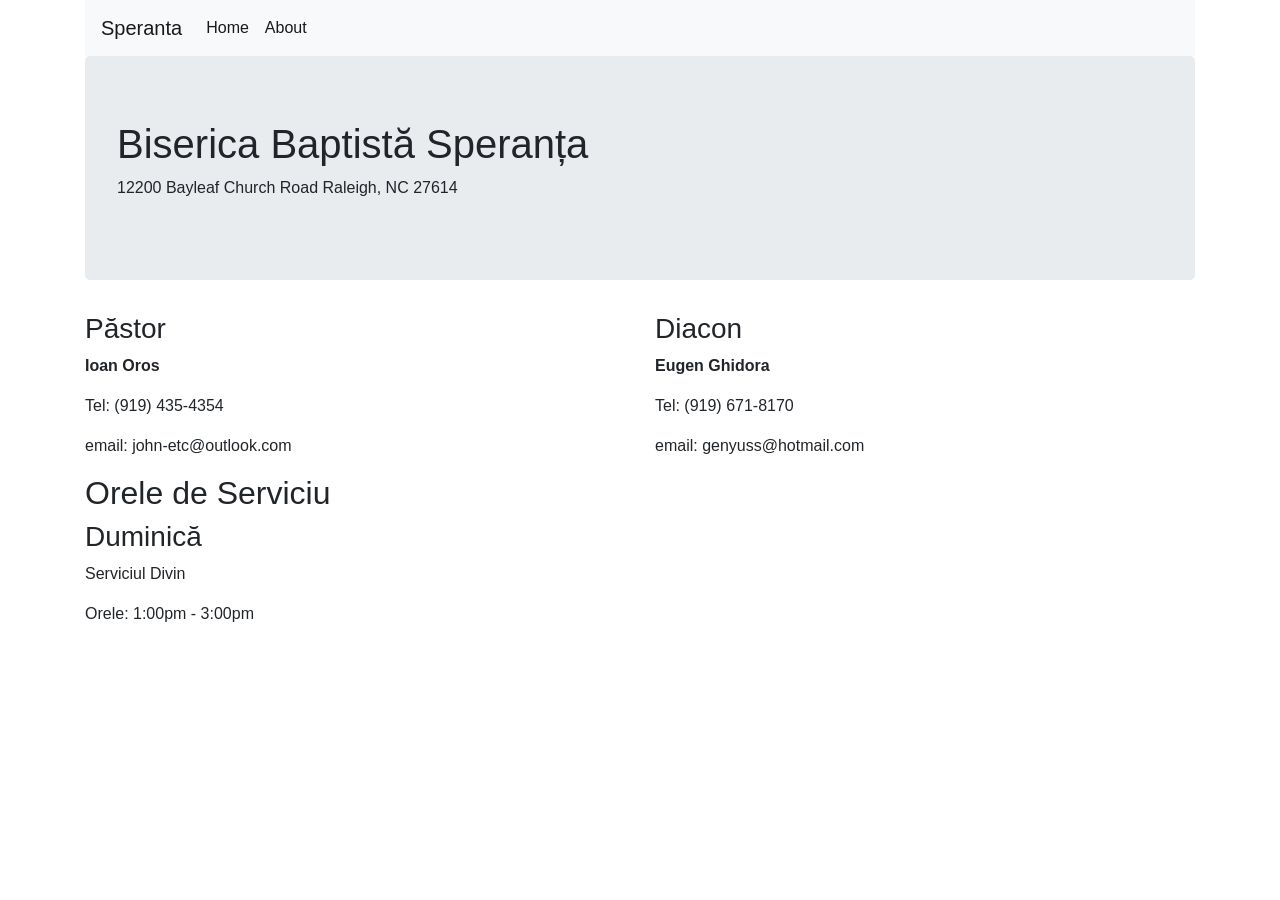
==== contact/index.html @ 7e1f39e0 "Static site: index + contact pages converted from PHP" ====
<!DOCTYPE html>
<html lang="ro">
<head>
    <title>Biserica Speranta-Contacte</title>
    <meta charset="utf-8" />
    <meta name="viewport" content="width=device-width, initial-scale=1" />
    <script src="https://ajax.googleapis.com/ajax/libs/jquery/1.11.3/jquery.min.js"></script>
    <script src="https://cdn.jsdelivr.net/npm/bootstrap@4.3.1/dist/js/bootstrap.bundle.min.js"></script>
    <link rel="stylesheet" href="https://cdn.jsdelivr.net/npm/bootstrap@4.3.1/dist/css/bootstrap.min.css" integrity="sha384-ggOyR0iXCbMQv3Xipma34MD+dH/1fQ784/j6cY/iJTQUOhcWr7x9JvoRxT2MZw1T" crossorigin="anonymous">
</head>

<body>
    <div class="container">
        <nav class="navbar navbar-expand-lg navbar-light bg-light">
          <a class="navbar-brand" href="/">Speranta</a>
          <button class="navbar-toggler" type="button" data-toggle="collapse" data-target="#navbarSupportedContent" aria-controls="navbarSupportedContent" aria-expanded="false" aria-label="Toggle navigation">
            <span class="navbar-toggler-icon"></span>
          </button>

          <div class="collapse navbar-collapse" id="navbarSupportedContent">
            <ul class="navbar-nav mr-auto">
              <li class="nav-item active">
                <a class="nav-link" href="/">Home </a>
              </li>
              <li class="nav-item active">
                <a class="nav-link" href="/contact/">About <span class="sr-only">(current)</span></a>
              </li>

            </ul>
          </div>
        </nav>
        <div class="jumbotron">
            <h1>Biserica Baptistă Speranța</h1>
            <blockquote>
                <p>12200 Bayleaf Church Road Raleigh, NC 27614</p>
            </blockquote>

        </div>
        <div class="row">
             <div class="col-sm-6">
                <div class="well well-sm">
                    <div class="page-header">
                        <h3>Păstor</h3>
                    </div>
                    <p><b>Ioan Oros</b></p>
                    <p>Tel: (919) 435-4354</p>
                    <p>email: john-etc@outlook.com</p>
                </div>
            </div>
            <div class="col-sm-6">
                <div class="well well-sm">
                    <div class="page-header">
                        <h3>Diacon</h3>
                    </div>
                    <p><b>Eugen Ghidora</b></p>
                    <p>Tel: (919) 671-8170</p>
                    <p>email: genyuss@hotmail.com</p>
                </div>
            </div>
        </div>

        <div class="row">
            <div class="col-sm-12">
                <div class="well well-sm">
                    <h2>Orele de Serviciu</h2>
                </div>
            </div>
        </div>

        <div class="row">
            <div class="col-sm-3">
                <div class="well well-sm">
                    <div class="page-header">
                        <h3>Duminică</h3>
                    </div>
                    <p>Serviciul Divin</p>
                    <p>Orele: 1:00pm - 3:00pm</p>
                </div>
            </div>
        </div>
    </div>
</body>
</html>
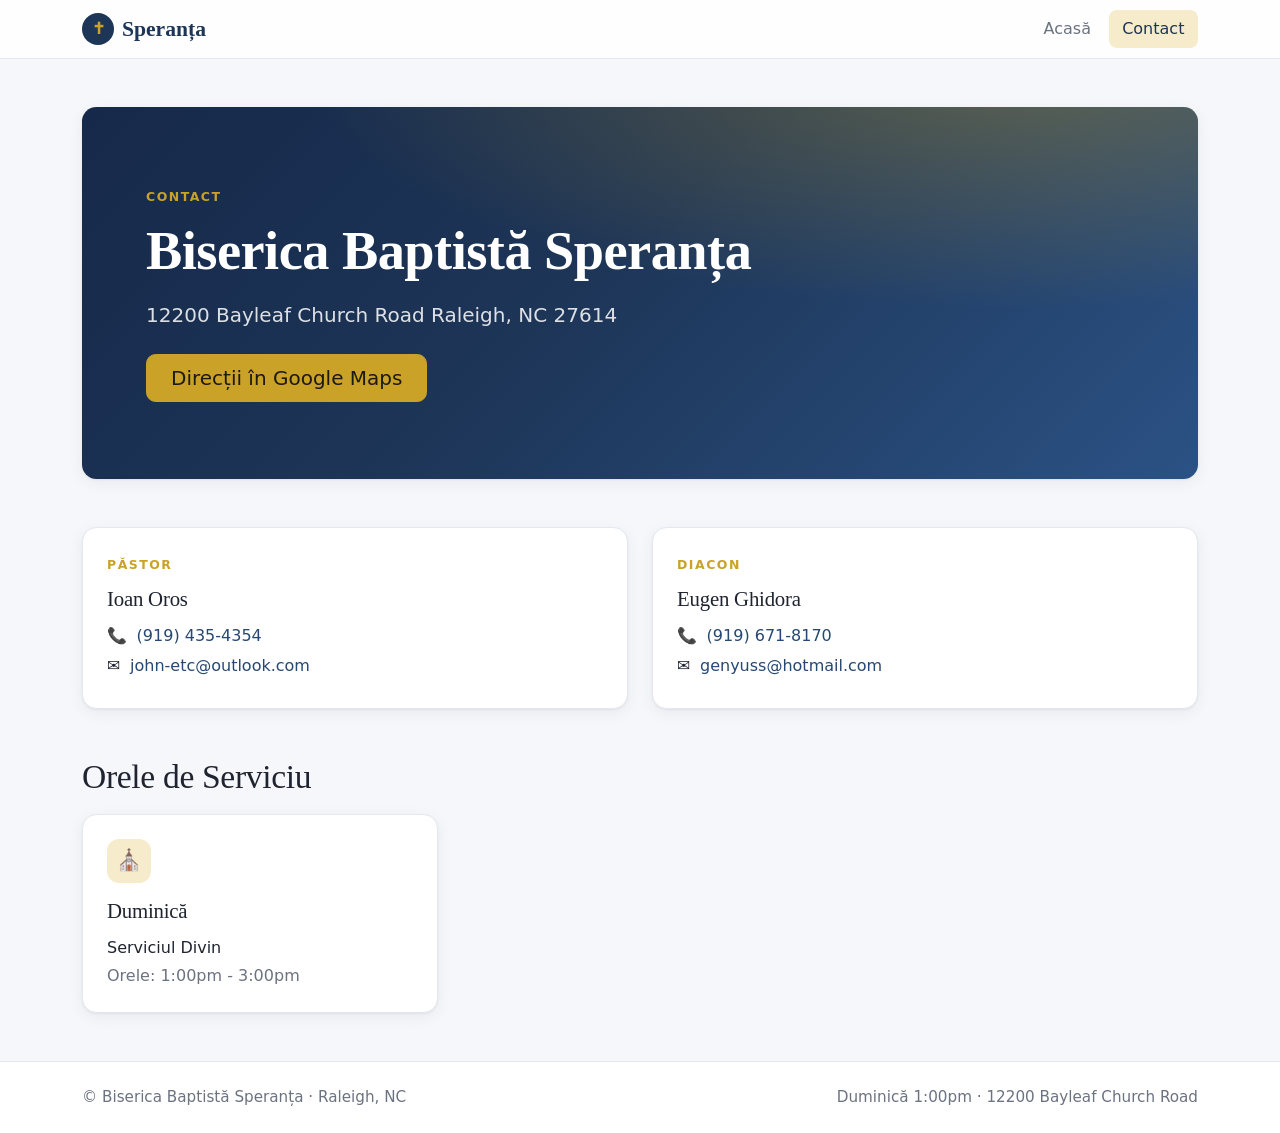
==== commit 006bf851: "Modernize the site: Bootstrap 5.3, shared style, dark mode All pages move from Bootstrap 4.3 (and le" ====
--- a/contact/index.html
+++ b/contact/index.html
@@ -4,80 +4,74 @@
     <title>Biserica Speranta-Contacte</title>
     <meta charset="utf-8" />
     <meta name="viewport" content="width=device-width, initial-scale=1" />
-    <script src="https://ajax.googleapis.com/ajax/libs/jquery/1.11.3/jquery.min.js"></script>
-    <script src="https://cdn.jsdelivr.net/npm/bootstrap@4.3.1/dist/js/bootstrap.bundle.min.js"></script>
-    <link rel="stylesheet" href="https://cdn.jsdelivr.net/npm/bootstrap@4.3.1/dist/css/bootstrap.min.css" integrity="sha384-ggOyR0iXCbMQv3Xipma34MD+dH/1fQ784/j6cY/iJTQUOhcWr7x9JvoRxT2MZw1T" crossorigin="anonymous">
+    <meta name="theme-color" content="#1d3557">
+    <script src="/assets/theme.js"></script>
+    <link rel="stylesheet" href="https://cdn.jsdelivr.net/npm/bootstrap@5.3.3/dist/css/bootstrap.min.css">
+    <link rel="stylesheet" href="/assets/site.css">
 </head>
 
 <body>
-    <div class="container">
-        <nav class="navbar navbar-expand-lg navbar-light bg-light">
-          <a class="navbar-brand" href="/">Speranta</a>
-          <button class="navbar-toggler" type="button" data-toggle="collapse" data-target="#navbarSupportedContent" aria-controls="navbarSupportedContent" aria-expanded="false" aria-label="Toggle navigation">
-            <span class="navbar-toggler-icon"></span>
-          </button>
+    <nav class="navbar navbar-expand-md sp-navbar sticky-top">
+        <div class="container">
+            <a class="navbar-brand sp-brand" href="/"><span class="sp-brand-mark">✝</span>Speranța</a>
+            <button class="navbar-toggler border-0" type="button" data-bs-toggle="collapse" data-bs-target="#siteNav" aria-controls="siteNav" aria-expanded="false" aria-label="Meniu">
+                <span class="navbar-toggler-icon"></span>
+            </button>
+            <div class="collapse navbar-collapse" id="siteNav">
+                <ul class="navbar-nav ms-auto gap-1">
+                    <li class="nav-item"><a class="nav-link" href="/">Acasă</a></li>
+                    <li class="nav-item"><a class="nav-link active" aria-current="page" href="/contact/">Contact</a></li>
+                </ul>
+            </div>
+        </div>
+    </nav>
 
-          <div class="collapse navbar-collapse" id="navbarSupportedContent">
-            <ul class="navbar-nav mr-auto">
-              <li class="nav-item active">
-                <a class="nav-link" href="/">Home </a>
-              </li>
-              <li class="nav-item active">
-                <a class="nav-link" href="/contact/">About <span class="sr-only">(current)</span></a>
-              </li>
+    <main class="container py-4 py-md-5">
+        <section class="sp-hero mb-5">
+            <span class="sp-eyebrow">Contact</span>
+            <h1>Biserica Baptistă Speranța</h1>
+            <p class="lead mb-4">12200 Bayleaf Church Road Raleigh, NC 27614</p>
+            <a class="btn btn-gold btn-lg px-4" href="https://maps.google.com/?q=12200+Bayleaf+Church+Road+Raleigh+NC+27614" target="_blank" rel="noopener">Direcții în Google Maps</a>
+        </section>
 
-            </ul>
-          </div>
-        </nav>
-        <div class="jumbotron">
-            <h1>Biserica Baptistă Speranța</h1>
-            <blockquote>
-                <p>12200 Bayleaf Church Road Raleigh, NC 27614</p>
-            </blockquote>
-
-        </div>
-        <div class="row">
-             <div class="col-sm-6">
-                <div class="well well-sm">
-                    <div class="page-header">
-                        <h3>Păstor</h3>
-                    </div>
-                    <p><b>Ioan Oros</b></p>
-                    <p>Tel: (919) 435-4354</p>
-                    <p>email: john-etc@outlook.com</p>
+        <div class="row g-4 mb-5">
+            <div class="col-md-6">
+                <div class="sp-card">
+                    <span class="sp-eyebrow">Păstor</span>
+                    <h3>Ioan Oros</h3>
+                    <div class="sp-contact-line">📞 <a href="tel:+19194354354">(919) 435-4354</a></div>
+                    <div class="sp-contact-line">✉️ <a href="mailto:john-etc@outlook.com">john-etc@outlook.com</a></div>
                 </div>
             </div>
-            <div class="col-sm-6">
-                <div class="well well-sm">
-                    <div class="page-header">
-                        <h3>Diacon</h3>
-                    </div>
-                    <p><b>Eugen Ghidora</b></p>
-                    <p>Tel: (919) 671-8170</p>
-                    <p>email: genyuss@hotmail.com</p>
+            <div class="col-md-6">
+                <div class="sp-card">
+                    <span class="sp-eyebrow">Diacon</span>
+                    <h3>Eugen Ghidora</h3>
+                    <div class="sp-contact-line">📞 <a href="tel:+19196718170">(919) 671-8170</a></div>
+                    <div class="sp-contact-line">✉️ <a href="mailto:genyuss@hotmail.com">genyuss@hotmail.com</a></div>
                 </div>
             </div>
         </div>
 
-        <div class="row">
-            <div class="col-sm-12">
-                <div class="well well-sm">
-                    <h2>Orele de Serviciu</h2>
+        <h2 class="sp-section-title">Orele de Serviciu</h2>
+        <div class="row g-4">
+            <div class="col-sm-6 col-lg-4">
+                <div class="sp-card">
+                    <div class="sp-icon">⛪</div>
+                    <h3>Duminică</h3>
+                    <p class="mb-1">Serviciul Divin</p>
+                    <p class="sp-muted mb-0">Orele: 1:00pm - 3:00pm</p>
                 </div>
             </div>
         </div>
+    </main>
 
-        <div class="row">
-            <div class="col-sm-3">
-                <div class="well well-sm">
-                    <div class="page-header">
-                        <h3>Duminică</h3>
-                    </div>
-                    <p>Serviciul Divin</p>
-                    <p>Orele: 1:00pm - 3:00pm</p>
-                </div>
-            </div>
+    <footer class="sp-footer py-4">
+        <div class="container d-flex flex-column flex-md-row justify-content-between gap-2">
+            <span>© Biserica Baptistă Speranța · Raleigh, NC</span>
+            <span>Duminică 1:00pm · 12200 Bayleaf Church Road</span>
         </div>
-    </div>
+    </footer>
+    <script src="https://cdn.jsdelivr.net/npm/bootstrap@5.3.3/dist/js/bootstrap.bundle.min.js"></script>
 </body>
 </html>
--- a/assets/site.css
+++ b/assets/site.css
@@ -0,0 +1,198 @@
+/* Shared look for sperantanc.com, on top of Bootstrap 5.3.
+   Light and dark follow the device setting (see assets/theme.js). */
+
+:root,
+[data-bs-theme="light"] {
+  --sp-navy: #1d3557;
+  --sp-navy-2: #274872;
+  --sp-gold: #c9a227;
+  --sp-gold-soft: #f6eccb;
+  --sp-bg: #f6f7fb;
+  --sp-surface: #ffffff;
+  --sp-border: #e4e7ef;
+  --sp-text: #1f2430;
+  --sp-muted: #6b7280;
+  --sp-chord: #c62828;
+  --sp-shadow: 0 1px 2px rgba(16, 24, 40, 0.05), 0 4px 16px rgba(16, 24, 40, 0.06);
+
+  --bs-body-bg: var(--sp-bg);
+  --bs-body-color: var(--sp-text);
+  --bs-border-color: var(--sp-border);
+  --bs-primary: var(--sp-navy);
+  --bs-primary-rgb: 29, 53, 87;
+  --bs-link-color: var(--sp-navy-2);
+  --bs-link-color-rgb: 39, 72, 114;
+  --bs-link-hover-color: var(--sp-gold);
+  --bs-border-radius: 0.6rem;
+  --bs-border-radius-lg: 0.9rem;
+}
+
+[data-bs-theme="dark"] {
+  --sp-navy: #8fb3e8;
+  --sp-navy-2: #a9c5ee;
+  --sp-gold: #e2bf4f;
+  --sp-gold-soft: #3a3220;
+  --sp-bg: #10141c;
+  --sp-surface: #181e29;
+  --sp-border: #2a3343;
+  --sp-text: #e6e9ef;
+  --sp-muted: #9aa3b2;
+  --sp-chord: #ff6b6b;
+  --sp-shadow: 0 1px 2px rgba(0, 0, 0, 0.4), 0 4px 16px rgba(0, 0, 0, 0.3);
+
+  --bs-body-bg: var(--sp-bg);
+  --bs-body-color: var(--sp-text);
+  --bs-border-color: var(--sp-border);
+  --bs-primary: var(--sp-navy);
+  --bs-primary-rgb: 143, 179, 232;
+  --bs-link-color: var(--sp-navy-2);
+  --bs-link-color-rgb: 169, 197, 238;
+  --bs-link-hover-color: var(--sp-gold);
+  --bs-secondary-bg: #1f2633;
+  --bs-tertiary-bg: #1c2230;
+}
+
+body {
+  font-family: system-ui, -apple-system, "Segoe UI", Roboto, "Helvetica Neue", Arial, sans-serif;
+  -webkit-font-smoothing: antialiased;
+  min-height: 100vh;
+  display: flex;
+  flex-direction: column;
+}
+
+h1, h2, h3, .sp-serif {
+  font-family: "Iowan Old Style", "Palatino Linotype", Palatino, Georgia, "Times New Roman", serif;
+  letter-spacing: -0.01em;
+}
+
+/* ---------- Buttons ---------- */
+.btn { border-radius: 0.6rem; font-weight: 500; }
+.btn-primary {
+  --bs-btn-bg: #1d3557; --bs-btn-border-color: #1d3557;
+  --bs-btn-hover-bg: #274872; --bs-btn-hover-border-color: #274872;
+  --bs-btn-active-bg: #16294a; --bs-btn-active-border-color: #16294a;
+  --bs-btn-color: #fff; --bs-btn-hover-color: #fff;
+}
+[data-bs-theme="dark"] .btn-primary {
+  --bs-btn-bg: #3f6aa8; --bs-btn-border-color: #3f6aa8;
+  --bs-btn-hover-bg: #5181c4; --bs-btn-hover-border-color: #5181c4;
+}
+.btn-gold {
+  --bs-btn-bg: var(--sp-gold); --bs-btn-border-color: var(--sp-gold);
+  --bs-btn-hover-bg: #b38e1c; --bs-btn-hover-border-color: #b38e1c;
+  --bs-btn-color: #1d1a10; --bs-btn-hover-color: #1d1a10;
+  --bs-btn-active-bg: #a07f18; --bs-btn-active-color: #1d1a10;
+}
+.btn-soft {
+  --bs-btn-bg: var(--sp-surface); --bs-btn-border-color: var(--sp-border);
+  --bs-btn-color: var(--sp-text);
+  --bs-btn-hover-bg: var(--bs-tertiary-bg); --bs-btn-hover-border-color: var(--sp-border);
+  --bs-btn-hover-color: var(--sp-text);
+  --bs-btn-active-bg: var(--bs-secondary-bg); --bs-btn-active-color: var(--sp-text);
+}
+
+/* ---------- Site header / footer ---------- */
+.sp-navbar {
+  background: color-mix(in srgb, var(--sp-surface) 85%, transparent);
+  backdrop-filter: saturate(160%) blur(10px);
+  -webkit-backdrop-filter: saturate(160%) blur(10px);
+  border-bottom: 1px solid var(--sp-border);
+}
+.sp-brand {
+  font-family: "Iowan Old Style", "Palatino Linotype", Palatino, Georgia, serif;
+  font-weight: 700; font-size: 1.35rem; color: var(--sp-navy) !important;
+  display: inline-flex; align-items: center; gap: 0.5rem;
+}
+.sp-brand-mark {
+  width: 2rem; height: 2rem; border-radius: 50%;
+  display: inline-grid; place-items: center;
+  background: var(--sp-navy); color: var(--sp-gold); font-size: 1rem;
+}
+[data-bs-theme="dark"] .sp-brand-mark { background: var(--sp-gold); color: #10141c; }
+.sp-navbar .nav-link { font-weight: 500; color: var(--sp-muted); border-radius: 0.5rem; padding: 0.45rem 0.85rem !important; }
+.sp-navbar .nav-link:hover { color: var(--sp-text); background: var(--bs-tertiary-bg); }
+.sp-navbar .nav-link.active { color: var(--sp-navy); background: var(--sp-gold-soft); }
+
+.sp-footer {
+  margin-top: auto;
+  border-top: 1px solid var(--sp-border);
+  background: var(--sp-surface);
+  color: var(--sp-muted);
+  font-size: 0.95rem;
+}
+.sp-footer a { color: inherit; }
+
+/* ---------- Content blocks ---------- */
+.sp-hero {
+  position: relative;
+  overflow: hidden;
+  color: #fff;
+  background:
+    radial-gradient(1200px 400px at 85% -10%, rgba(201, 162, 39, 0.35), transparent 60%),
+    linear-gradient(135deg, #16294a 0%, #1d3557 45%, #2b5285 100%);
+  border-radius: var(--bs-border-radius-lg);
+  padding: clamp(2.5rem, 6vw, 5rem) clamp(1.5rem, 5vw, 4rem);
+  box-shadow: var(--sp-shadow);
+}
+.sp-hero h1 { font-size: clamp(2rem, 5vw, 3.4rem); font-weight: 700; margin-bottom: 1rem; }
+.sp-hero .lead { color: rgba(255, 255, 255, 0.85); max-width: 46rem; }
+.sp-eyebrow {
+  display: inline-block; text-transform: uppercase; letter-spacing: 0.12em;
+  font-size: 0.78rem; font-weight: 600; color: var(--sp-gold); margin-bottom: 0.75rem;
+}
+.sp-verse {
+  border-left: 3px solid var(--sp-gold);
+  padding: 0.25rem 0 0.25rem 1.25rem;
+  margin: 1.75rem 0 0;
+  max-width: 46rem;
+}
+.sp-verse p { font-family: "Iowan Old Style", "Palatino Linotype", Palatino, Georgia, serif; font-size: 1.2rem; font-style: italic; margin-bottom: 0.5rem; color: rgba(255,255,255,0.92); }
+.sp-verse cite { font-style: normal; font-size: 0.9rem; color: var(--sp-gold); }
+
+.sp-card {
+  background: var(--sp-surface);
+  border: 1px solid var(--sp-border);
+  border-radius: var(--bs-border-radius-lg);
+  box-shadow: var(--sp-shadow);
+  padding: 1.5rem;
+  height: 100%;
+}
+.sp-card h3 { font-size: 1.3rem; margin-bottom: 0.75rem; }
+.sp-icon {
+  width: 2.75rem; height: 2.75rem; border-radius: 0.75rem;
+  display: inline-grid; place-items: center; font-size: 1.3rem;
+  background: var(--sp-gold-soft); margin-bottom: 1rem;
+}
+.sp-muted { color: var(--sp-muted); }
+.sp-section-title { font-size: clamp(1.6rem, 3vw, 2.1rem); margin-bottom: 1rem; }
+.sp-prose p { font-size: 1.08rem; line-height: 1.75; }
+
+.sp-contact-line { display: flex; align-items: center; gap: 0.6rem; margin-bottom: 0.4rem; }
+.sp-contact-line a { text-decoration: none; }
+.sp-contact-line a:hover { text-decoration: underline; }
+
+/* ---------- Forms and tables ---------- */
+.form-control, .form-select { border-radius: 0.6rem; }
+.form-control:focus, .form-select:focus {
+  border-color: var(--sp-gold);
+  box-shadow: 0 0 0 0.2rem color-mix(in srgb, var(--sp-gold) 30%, transparent);
+}
+.sp-table { --bs-table-bg: transparent; margin: 0; }
+.sp-table thead th {
+  font-size: 0.78rem; text-transform: uppercase; letter-spacing: 0.06em;
+  color: var(--sp-muted); font-weight: 600; border-bottom-width: 1px;
+  white-space: nowrap; user-select: none;
+}
+.sp-table tbody tr { cursor: pointer; transition: background 0.12s; }
+.sp-table tbody tr:hover { background: var(--bs-tertiary-bg); }
+.sp-table td { padding-top: 0.75rem; padding-bottom: 0.75rem; }
+.sp-table th.sortableCol { cursor: pointer; }
+.sp-table th.sortableCol:hover { color: var(--sp-text); }
+.sp-table th.sorted::after { content: " ▾"; }
+.sp-table th.sorted.desc::after { content: " ▴"; }
+
+.modal-content { border: 1px solid var(--sp-border); border-radius: var(--bs-border-radius-lg); box-shadow: 0 20px 60px rgba(0,0,0,0.25); }
+.modal-header { border-bottom-color: var(--sp-border); }
+.modal-footer { border-top-color: var(--sp-border); }
+.dropdown-menu { border-radius: 0.75rem; border-color: var(--sp-border); box-shadow: var(--sp-shadow); padding: 0.4rem; }
+.dropdown-item { border-radius: 0.5rem; padding: 0.55rem 0.8rem; }
